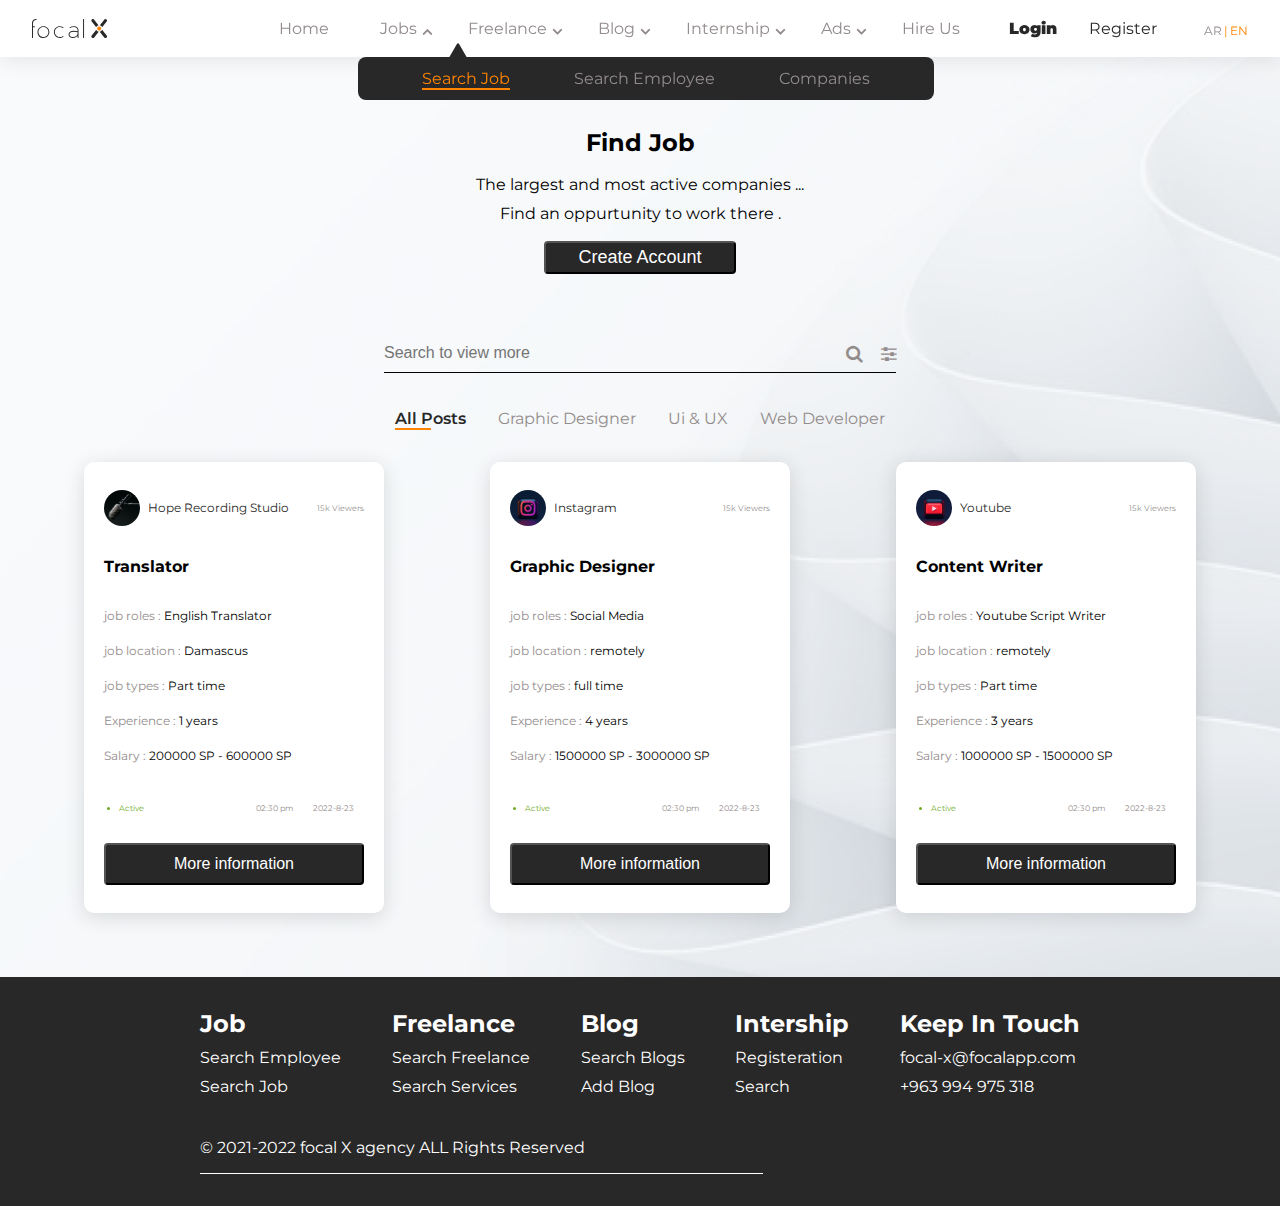
==== index.html @ e7ad870e "add files for Task4" ====
<!DOCTYPE html>
<html lang="en">
    <head>
        <meta charset="UTF-8">
        <meta http-equiv="X-UA-Compatible" content="IE=edge">
        <meta name="viewport" content="width=device-width, initial-scale=1.0">
        <link rel="stylesheet" href="./assets/css/style.css" />
        <link rel="preconnect" href="https://fonts.googleapis.com">
        <link rel="preconnect" href="https://fonts.gstatic.com" crossorigin>
        <link
            href="https://fonts.googleapis.com/css2?family=Montserrat&display=swap"
            rel="stylesheet">
        <link rel="stylesheet"
            href="https://cdnjs.cloudflare.com/ajax/libs/font-awesome/4.7.0/css/font-awesome.min.css">
        <title>Document</title>
    </head>
    <body>
        <nav class="navbar">
            <div class="brand">
                <img src="./assets/images/logo.svg"/>
            </div>
            <ul class="list">
                <li class="item-list">
                    <a href="#">Home</a>
                </li>
                <li class="item-list">
                    <a href="#">Jobs<i class="fa fa-angle-up"></i></a>
                    <img class="img-list" src="./assets/images/Polygon.svg"/>
                    <div class="job-list">
                        <ul>
                            <li><a href="./index.html" class="selected-search">Search Job</a></li>
                            <li><a href="./findemployee.html">Search Employee</a></li>
                            <li><a href="./companies.html">Companies</a></li>
                        </ul>
                    </div>
                </li>
                <li class="item-list">
                    <a href="#">Freelance<i class="fa fa-angle-down"></i></a>
                </li>
                <li class="item-list">
                    <a href="#">Blog<i class="fa fa-angle-down"></i></a>
                </li>
                <li class="item-list">
                    <a href="#">Internship<i class="fa fa-angle-down"></i></a>
                </li>
                <li class="item-list">
                    <a href="#">Ads<i class="fa fa-angle-down"></i></a>
                </li>
                <li class="item-list">
                    <a href="#">Hire Us</a>
                </li>
            </ul>
            <div class="items">
                <div class="left-items">
                    <a href="#" class="login"><b>Login</b></a>
                    <a href="#" class="register">Register</a>
                </div>
                <div class="lang">
                    <a href="#">AR</a>
                    <p>|</p>
                    <a href="#" class="en">EN</a>
                </div>
            </div>
        </nav>
        <section class="hero">
            <div class="content">
                <h1>Find Job</h1>
                <div class="txt">
                    <p>The largest and most active
                        companies ...</p>
                    <p>Find an oppurtunity to work there .</p>
                </div>
                <button class="btn">Create Account</button>
                <div class="search-box">
                    <input type="text" class="input-search" placeholder="Search to view more">
                    <div class="search-icons">
                        <button><i class="fa fa-search"></i></button>
                        <button><i class="fa fa-sliders"></i></button>
                    </div>
                </div>
                <div class="links">
                    <a href="#" class="selected-link">All Posts</a>
                    <a href="#">Graphic Designer</a>
                    <a href="#">Ui & UX</a>
                    <a href="#">Web Developer</a>
                </div>

                <div class="cards-parent">
                    <div class="card">
                        <div class="card-top">
                            <div class="left-top">
                                <img src="./assets/images/Ellipse 57.svg"/>
                                <p>Hope Recording Studio</p>
                            </div>
                            <p class="right-top">15k Viewers</p>
                        </div>
                        <h1>Translator</h1>
                        <p><span>job roles : </span>English Translator</p>
                        <p><span>job location : </span>Damascus</p>
                        <p><span>job types : </span>Part time</p>
                        <p><span>Experience : </span>1 years</p>
                        <p><span>Salary : </span>200000 SP - 600000 SP</p>
                        <div class="active-time-date">
                            <ul>
                                <li>Active</li>
                            </ul>
                            <div class="time-date">
                                <p>02:30 pm</p>
                                <p>2022-8-23</p>
                            </div>
                        </div>
                        <button>More information</button>
                    </div>

                    <div class="card">
                        <div class="card-top">
                            <div class="left-top">
                                <img src="./assets/images/Ellipse 58.svg"/>
                                <p>Instagram</p>
                            </div>
                            <p class="right-top">15k Viewers</p>
                        </div>
                        <h1>Graphic Designer</h1>
                        <p><span>job roles : </span>Social Media</p>
                        <p><span>job location : </span>remotely</p>
                        <p><span>job types : </span>full time</p>
                        <p><span>Experience : </span>4 years</p>
                        <p><span>Salary : </span>1500000 SP - 3000000 SP</p>
                        <div class="active-time-date">
                            <ul>
                                <li>Active</li>
                            </ul>
                            <div class="time-date">
                                <p>02:30 pm</p>
                                <p>2022-8-23</p>
                            </div>
                        </div>
                        <button>More information</button>
                    </div>

                    <div class="card">
                        <div class="card-top">
                            <div class="left-top">
                                <img src="./assets/images/Ellipse 59.svg"/>
                                <p>Youtube</p>
                            </div>
                            <p class="right-top">15k Viewers</p>
                        </div>
                        <h1>Content Writer</h1>
                        <p><span>job roles : </span>Youtube Script Writer</p>
                        <p><span>job location : </span>remotely</p>
                        <p><span>job types : </span>Part time</p>
                        <p><span>Experience : </span>3 years</p>
                        <p><span>Salary : </span>1000000 SP - 1500000 SP</p>
                        <div class="active-time-date">
                            <ul>
                                <li>Active</li>
                            </ul>
                            <div class="time-date">
                                <p>02:30 pm</p>
                                <p>2022-8-23</p>
                            </div>
                        </div>
                        <button>More information</button>
                    </div>

                </div>
            </div>
        </section>



        <footer>
            <div class="my-footer">
                <div class="footer-top">
                    <div class="footer-links">
                        <h1>Job</h1>
                        <a href="">Search Employee</a>
                        <a href="">Search Job</a>
                    </div>
                    <div class="footer-links">
                        <h1>Freelance</h1>
                        <a href="">Search Freelance</a>
                        <a href="">Search Services</a>
                    </div>
                    <div class="footer-links">
                        <h1>Blog</h1>
                        <a href="">Search Blogs</a>
                        <a href="">Add Blog</a>
                    </div>
                    <div class="footer-links">
                        <h1>Intership</h1>
                        <a href="">Registeration</a>
                        <a href="">Search</a>
                    </div>
                    <div class="footer-links">
                        <h1>Keep In Touch</h1>
                        <a href="">focal-x@focalapp.com</a>
                        <a href="">+963 994 975 318</a>
                    </div>
                </div>
                <div class="footer-end">
                    &copy; 2021-2022 focal X agency ALL Rights Reserved
                    <span class="footer-hr"></span>
                </div>
            </footer>
        </body>
    </html>
---- assets/css/style.css ----
* {
    padding: 0;
    margin: 0;
    box-sizing: border-box;
}

body {
    font-family: 'Montserrat', sans-serif;
}

/* Navbar */

.navbar {
    display: flex;
    justify-content: space-between;
    box-shadow: 0px 4px 20px rgba(0, 0, 0, 0.08);
    background-color: white;
    position: fixed;
    width: 100%;
    top: 0;
    align-items: center;
    z-index: 1;
    padding: 10px 32px;
    border: none;
}

.navbar .brand {
    font-size: 30px;
}

.navbar .list {
    display: flex;
    list-style: none;
    align-items: center;
    font-size: 16px;
    gap: 51px;
    margin-left: 10%;
}

.navbar .list .item-list .img-list {
    width: 20px;
    height: 20px;
    background-color: transparent;
    position: absolute;
    top: 73%;
    left: 35%;
}

.navbar .list .job-list {
    background-color: #282828;
    border-radius: 8px;
    position: absolute;
    bottom: -43px;
    left: 28%;
    display: flex;
}

.navbar .list .job-list ul {
    display: flex;
    list-style: none;
    padding: 12px 64px;
    gap: 64px;
}

.navbar .list .job-list .selected-search {
    color: #FF8500;
    border-bottom: 2px solid #FF8500;
}

.navbar .list .job-list ul a:hover {
    color: #FF8500;
    font-weight: 700;
}

.navbar .list .item-list a {
    text-decoration: none;
    color: #938C8C;
}

.navbar .list .item-list a:hover {
    color: #282828;
    font-weight: bold;
}

.navbar .list .item-list i {
    margin-left: 5px;
    font-weight: bold;
    font-size: 16px;
    position: absolute;
    top: 23px;
}

.navbar .items {
    display: flex;
    align-items: center;
    gap: 47px;
}

.navbar .items a {
    text-decoration: none;
    color: #938C8C;
}

.navbar .items .left-items {
    display: flex;
    gap: 32px;
    align-items: center;
}

.navbar .items .left-items .login {
    font-size: 16px;
    font-weight: bold;
}

.navbar .items .left-items a {
    color: #282828;
}

.navbar .items .lang {
    display: flex;
    gap: 2px;
    font-size: 12px;
    margin-top: auto;
    color: #C5BCB3;
}

.navbar .items .lang p,
.navbar .items .lang a:nth-child(3),
.navbar .items .lang a:active {
    color: #FF8500;
}

/* Section */

.hero {
    width: 100%;
    background-image: url(../images/mybackground.png);
    background-repeat: no-repeat;
    background-size: cover;
}

.hero .content {
    display: flex;
    flex-direction: column;
    align-items: center;
}

.hero .content h1 {
    font-size: 24px;
    margin-top: 128px;
}

.hero .content .txt {
    margin: 18px 0;
    display: flex;
    flex-direction: column;
    align-items: center;
    gap: 10px;
}

.hero .content .btn {
    background-color: #282828;
    padding: 4px 32px;
    color: white;
    font-size: 18px;
    border-radius: 4px;
    cursor: pointer;
}

.hero .content .search-box {
    margin-top: 60px;
    display: flex;
    align-items: center;
    position: relative;
    width: 40%;
}

.hero .content .search-box input {
    border: none;
    background: transparent;
    padding: 10px 0;
    font-size: 16px;
    border-bottom: 1px solid black;
    width: 100%;
}

.hero .content .search-box input:focus {
    outline: none;
}

.hero .content .search-box .search-icons {
    display: flex;
    align-items: center;
    gap: 18px;
    color: #938C8C;
    position: absolute;
    right: 0%;
}

.hero .content .search-box .search-icons button {
    border: none;
    background-color: transparent;
    color: #938C8C;
    font-size: 20px;
    cursor: pointer;
}

.hero .content .search-box .search-icons i {
    font-size: 18px;
}

.hero .content .links {
    display: flex;
    gap: 32px;
    margin-top: 36px;
}

.hero .content .links a {
    text-decoration: none;
    color: #938C8C;
}

.hero .content .links a:hover {
    color: #282828;
    font-weight: bold;
}

.hero .content .links a::after {
    content: '';
    display: block;
    height: 2px;
}

.hero .content .links .selected-link {
    font-weight: 600;
    color: #282828;
    position: relative;
}

.hero .content .links .selected-link::after {
    position: absolute;
    width: 50%;
    background-color: #FF8500;
}

.hero .content .cards-parent {
    display: flex;
    flex-wrap: wrap;
    gap: 106px;
    margin-top: 32px;
    margin-bottom: 64px;
    justify-content: center;
}

.hero .content .cards-parent .card {
    border: none;
    background-color: white;
    box-shadow: 0px 4px 20px rgba(40, 40, 40, 0.15);
    border-radius: 10px;
    padding: 18px 20px;
    width: 300px;
}

.hero .content .card .card-top {
    display: flex;
    align-items: center;
    justify-content: space-between;
    color: #282828;
}

.hero .content .card .card-top .left-top {
    display: flex;
    align-items: center;
    gap: 8px;
}

.hero .content .card .card-top .left-top p {
    font-size: 12px;
}

.hero .content .card .card-top .right-top {
    font-size: 8px;
    color: #938C8C;
}

.hero .content .card h1 {
    font-size: 16px;
    margin-top: 22px;
    margin-bottom: 32px;
}

.hero .content .card p {
    font-weight: 400;
    font-size: 12px;
    margin: 20px 0;
}

.hero .content .card span {
    color: #938C8C;
}

.hero .content .card .active-time-date {
    display: flex;
    align-items: center;
    justify-content: space-between;
}

.hero .content .card .active-time-date ul {
    color: #71AA27;
    font-weight: 400;
    font-size: 8px;
    padding-left: 15px;
}

.hero .content .card .active-time-date .time-date {
    display: flex;
}

.hero .content .card .active-time-date .time-date p {
    font-weight: 400;
    font-size: 8px;
    color: #938C8C;
    margin: 10 0;
    padding: 0 10px;
}

.hero .content .card button {
    background: #282828;
    border-radius: 4px;
    font-size: 16px;
    color: white;
    padding: 10px;
    width: 100%;
    margin: 10px 0;
    cursor: pointer;
}


/* Footer */

footer {
    width: 100%;
    background-color: #282828;
    color: white;
    padding: 32px 200px;
}

footer .my-footer {
    display: flex;
    flex-direction: column;
    flex-wrap: wrap;
    gap: 42px;
}

footer .my-footer .footer-top {
    display: flex;
    flex-wrap: wrap;
    justify-content: space-between;
    align-items: center;
}

footer .footer-top .footer-links {
    display: flex;
    flex-direction: column;
    flex-wrap: wrap;
    gap: 10px;

}

footer .footer-top .footer-links h1 {
    font-weight: 700;
    font-size: 24px;
}

footer .footer-top .footer-links a {
    font-weight: 400;
    font-size: 16px;
    color: white;
    text-decoration: none;
}

footer .my-footer .footer-end {
    display: flex;
    flex-wrap: wrap;
    align-items: center;
    gap: 16px;

}

footer .my-footer .footer-end span {
    width: 64%;
    color: white;
    border: none;
    border-bottom: 1px solid white;
}
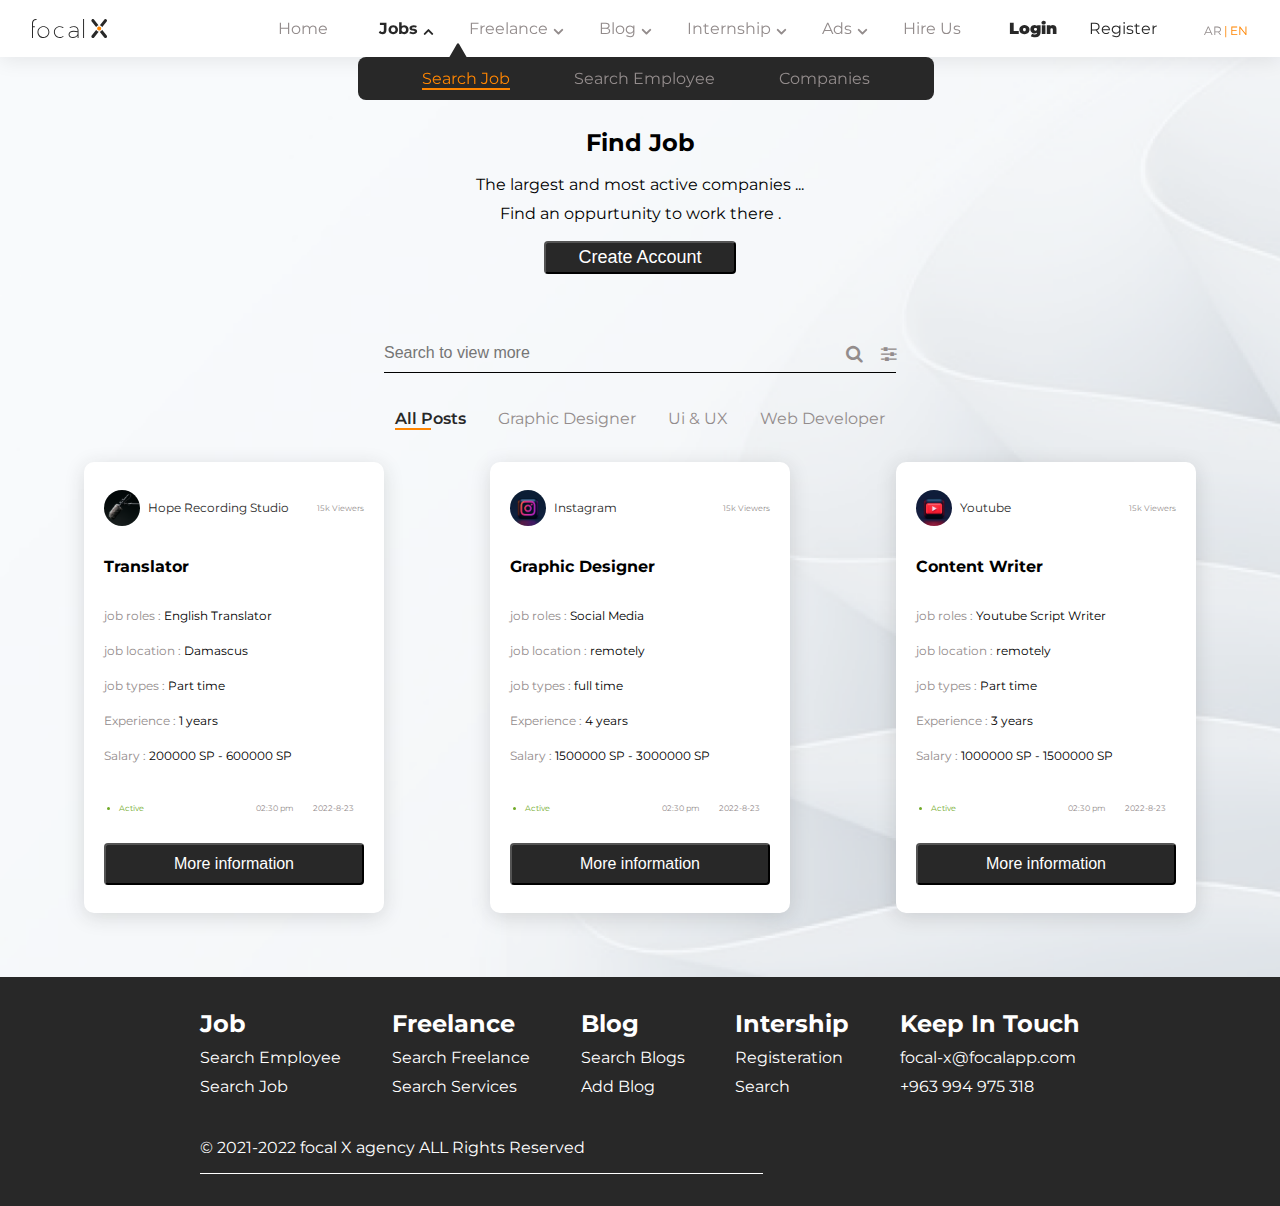
==== commit 7ee93b20: "modified files(latest version)" ====
--- a/index.html
+++ b/index.html
@@ -24,7 +24,7 @@
                     <a href="#">Home</a>
                 </li>
                 <li class="item-list">
-                    <a href="#">Jobs<i class="fa fa-angle-up"></i></a>
+                    <a href="#" class="active-job">Jobs<i class="fa fa-angle-up"></i></a>
                     <img class="img-list" src="./assets/images/Polygon.svg"/>
                     <div class="job-list">
                         <ul>
--- a/assets/css/style.css
+++ b/assets/css/style.css
@@ -35,6 +35,11 @@
     font-size: 16px;
     gap: 51px;
     margin-left: 10%;
+}
+
+.navbar .list .item-list .active-job{
+    color: #282828;
+    font-weight: bold;
 }
 
 .navbar .list .item-list .img-list {
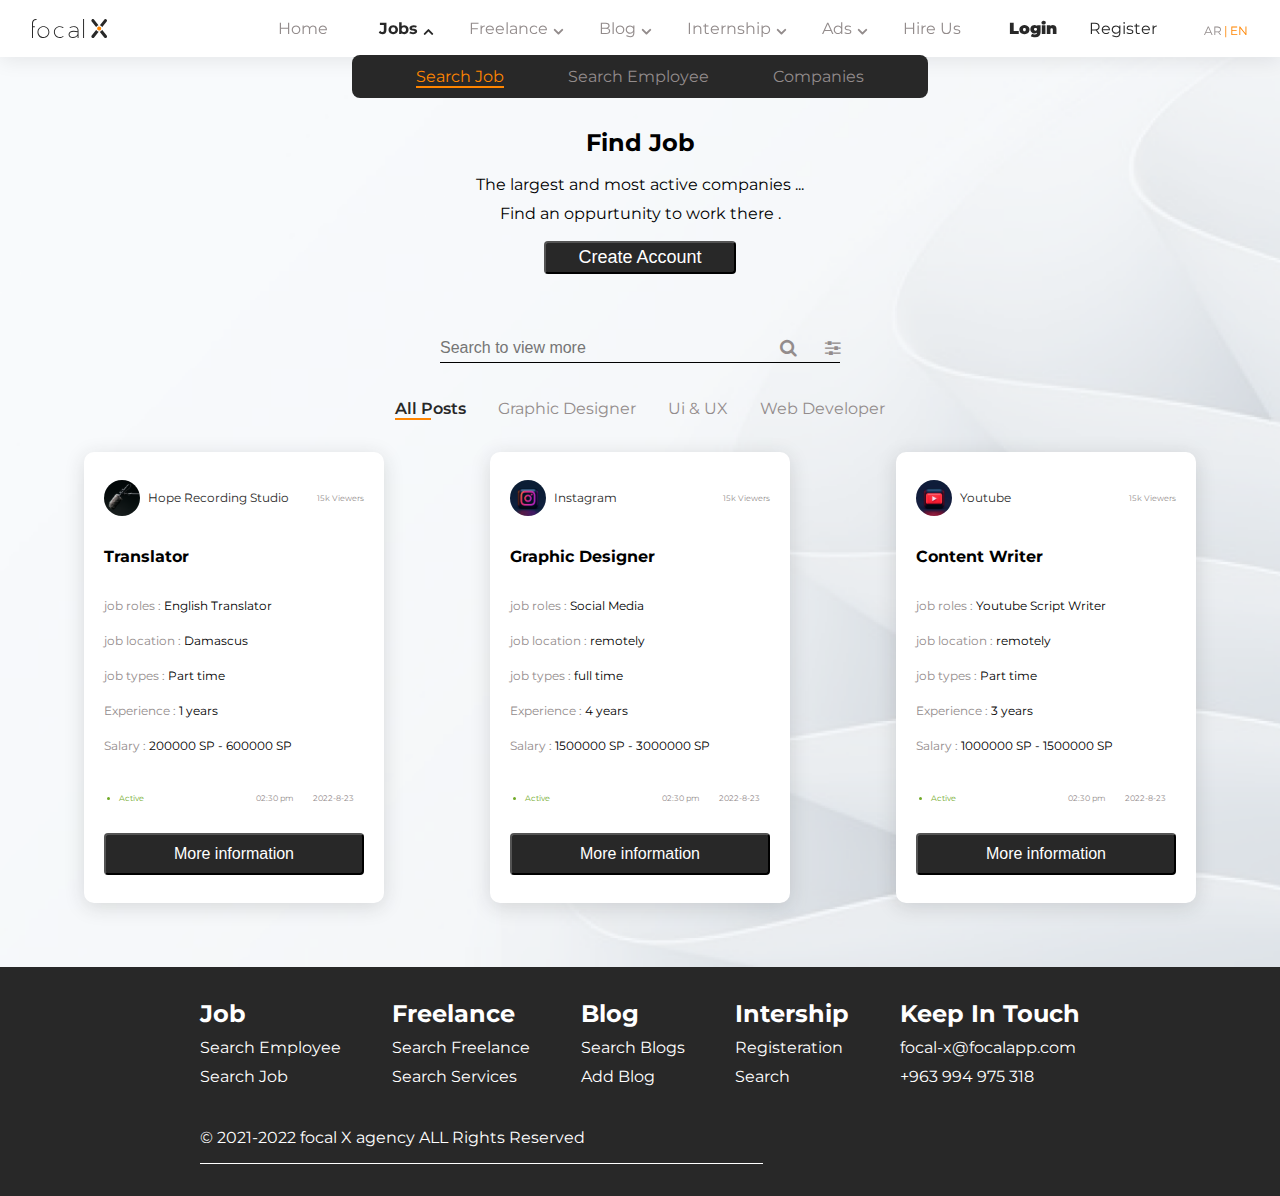
==== commit 188b5cc8: "updated" ====
--- a/index.html
+++ b/index.html
@@ -24,15 +24,9 @@
                     <a href="#">Home</a>
                 </li>
                 <li class="item-list">
-                    <a href="#" class="active-job">Jobs<i class="fa fa-angle-up"></i></a>
-                    <img class="img-list" src="./assets/images/Polygon.svg"/>
-                    <div class="job-list">
-                        <ul>
-                            <li><a href="./index.html" class="selected-search">Search Job</a></li>
-                            <li><a href="./findemployee.html">Search Employee</a></li>
-                            <li><a href="./companies.html">Companies</a></li>
-                        </ul>
-                    </div>
+                    <a href="#" class="active-job">Jobs<i class="fa
+                            fa-angle-up"></i></a>
+                    <!-- <img class="img-list" src="./assets/images/Polygon.svg"/> -->
                 </li>
                 <li class="item-list">
                     <a href="#">Freelance<i class="fa fa-angle-down"></i></a>
@@ -64,6 +58,14 @@
         </nav>
         <section class="hero">
             <div class="content">
+                <div class="job-list">
+                    <ul>
+                        <li><a href="./index.html" class="selected-search">Search
+                                Job</a></li>
+                        <li><a href="./findemployee.html">Search Employee</a></li>
+                        <li><a href="./companies.html">Companies</a></li>
+                    </ul>
+                </div>
                 <h1>Find Job</h1>
                 <div class="txt">
                     <p>The largest and most active
@@ -71,13 +73,14 @@
                     <p>Find an oppurtunity to work there .</p>
                 </div>
                 <button class="btn">Create Account</button>
-                <div class="search-box">
-                    <input type="text" class="input-search" placeholder="Search to view more">
-                    <div class="search-icons">
-                        <button><i class="fa fa-search"></i></button>
-                        <button><i class="fa fa-sliders"></i></button>
-                    </div>
-                </div>
+                <form class="search-box">
+                        <input type="text" class="input-search"
+                            placeholder="Search to view more">
+                        <div class="search-icons">
+                            <button><i class="fa fa-search"></i></button>
+                            <button><i class="fa fa-sliders"></i></button>
+                        </div>
+                </form>
                 <div class="links">
                     <a href="#" class="selected-link">All Posts</a>
                     <a href="#">Graphic Designer</a>
--- a/assets/css/style.css
+++ b/assets/css/style.css
@@ -37,45 +37,11 @@
     margin-left: 10%;
 }
 
-.navbar .list .item-list .active-job{
-    color: #282828;
-    font-weight: bold;
-}
-
-.navbar .list .item-list .img-list {
-    width: 20px;
-    height: 20px;
-    background-color: transparent;
-    position: absolute;
-    top: 73%;
-    left: 35%;
-}
-
-.navbar .list .job-list {
-    background-color: #282828;
-    border-radius: 8px;
-    position: absolute;
-    bottom: -43px;
-    left: 28%;
-    display: flex;
-}
-
-.navbar .list .job-list ul {
-    display: flex;
-    list-style: none;
-    padding: 12px 64px;
-    gap: 64px;
-}
-
-.navbar .list .job-list .selected-search {
-    color: #FF8500;
-    border-bottom: 2px solid #FF8500;
-}
-
-.navbar .list .job-list ul a:hover {
-    color: #FF8500;
-    font-weight: 700;
-}
+.navbar .list .item-list .active-job {
+    color: #282828;
+    font-weight: bold;
+}
+
 
 .navbar .list .item-list a {
     text-decoration: none;
@@ -150,6 +116,41 @@
     align-items: center;
 }
 
+.hero .content .job-list {
+    background-color: #282828;
+    border-radius: 8px;
+    margin: auto;
+    margin: 0 50px;
+    margin-top:55px;
+    position: fixed;
+    z-index: 1;
+    
+}
+
+.hero .content .job-list ul {
+    display: flex;
+    list-style: none;
+    /* flex-wrap: wrap; */
+    align-items: center;
+    justify-content: center;
+    padding: 12px 64px;
+    gap: 64px;
+}
+
+.hero .content .job-list ul a {
+    text-decoration: none;
+    color: #938C8C;
+}
+.hero .content .job-list .selected-search {
+    color: #FF8500;
+    border-bottom: 2px solid #FF8500;
+}
+
+.hero .content .job-list ul a:hover {
+    color: #FF8500;
+    font-weight: 700;
+}
+
 .hero .content h1 {
     font-size: 24px;
     margin-top: 128px;
@@ -175,18 +176,17 @@
 .hero .content .search-box {
     margin-top: 60px;
     display: flex;
-    align-items: center;
-    position: relative;
-    width: 40%;
+    justify-content: space-between;
+    width: 400px;
 }
 
 .hero .content .search-box input {
     border: none;
     background: transparent;
-    padding: 10px 0;
+    padding: 5px 0;
     font-size: 16px;
     border-bottom: 1px solid black;
-    width: 100%;
+    width: 85%;
 }
 
 .hero .content .search-box input:focus {
@@ -196,28 +196,24 @@
 .hero .content .search-box .search-icons {
     display: flex;
     align-items: center;
-    gap: 18px;
-    color: #938C8C;
-    position: absolute;
-    right: 0%;
+    justify-content: space-between;
+    width: 15%;
+    border-bottom: 1px solid black;
 }
 
 .hero .content .search-box .search-icons button {
     border: none;
     background-color: transparent;
     color: #938C8C;
-    font-size: 20px;
+    font-size: 18px;
     cursor: pointer;
-}
-
-.hero .content .search-box .search-icons i {
-    font-size: 18px;
 }
 
 .hero .content .links {
     display: flex;
     gap: 32px;
     margin-top: 36px;
+    padding: 0 50px;
 }
 
 .hero .content .links a {
